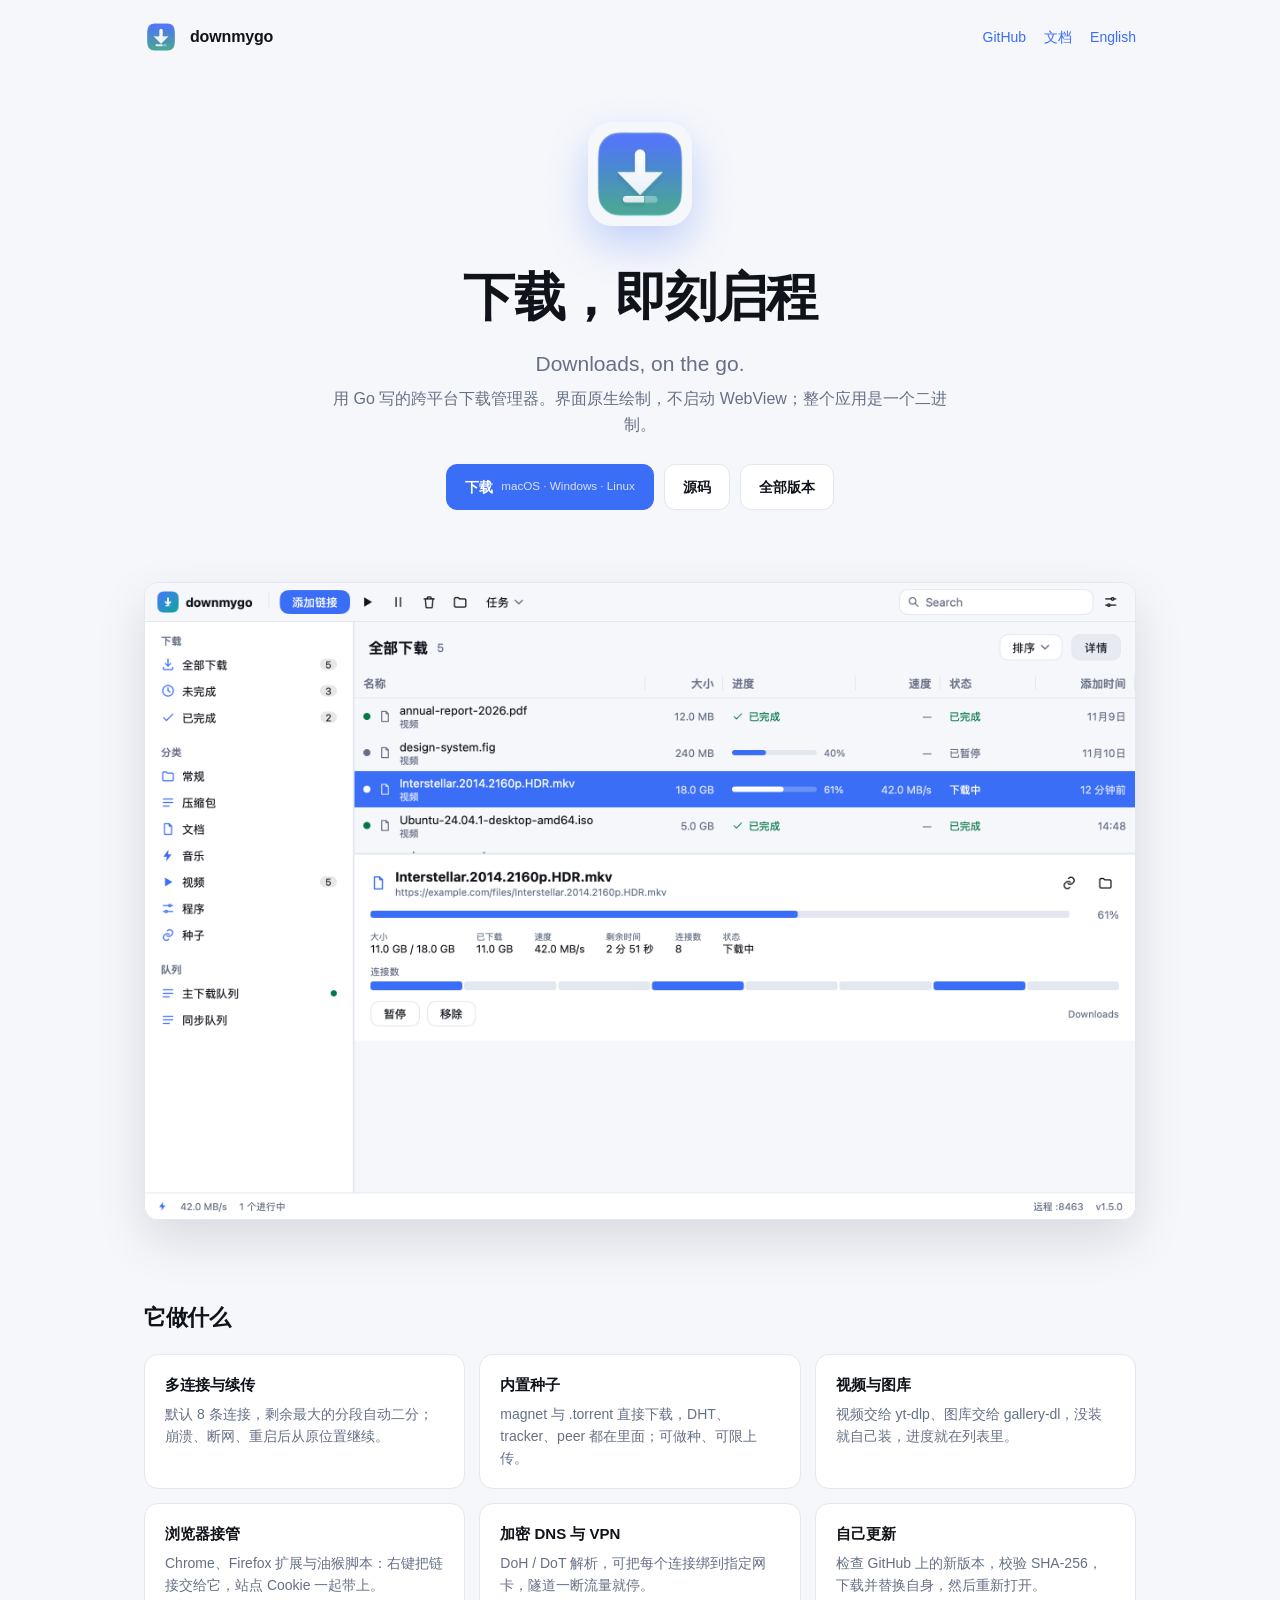
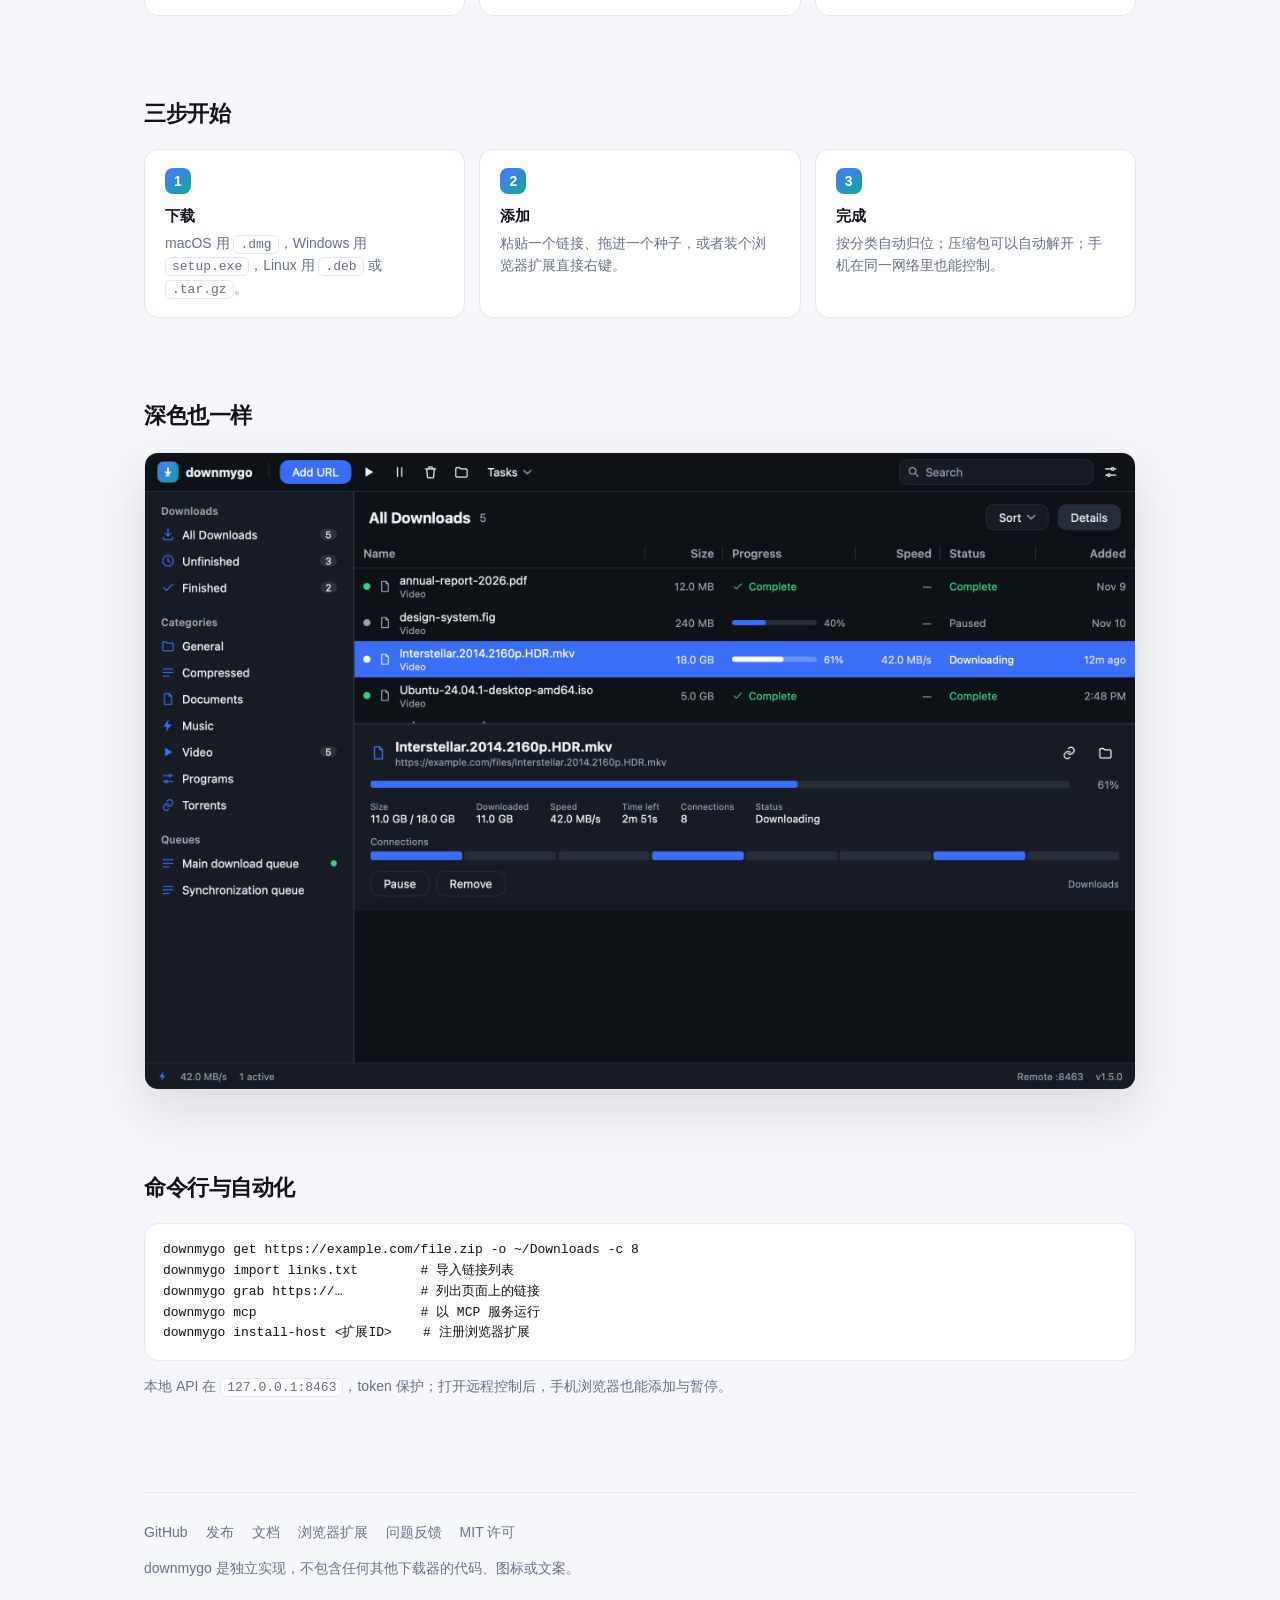
==== site/index.html @ fb62a943 "1.5.1: the project has a home, and the app points at it GitHub Pages now serves site/: a landing pag" ====
<!doctype html>
<html lang="zh-Hans">
<head>
  <meta charset="utf-8">
  <meta name="viewport" content="width=device-width, initial-scale=1">
  <title>downmygo — 下载，即刻启程</title>
  <meta name="description" content="用 Go 写的跨平台下载管理器：原生界面、一个二进制、内置种子、视频与图库、浏览器扩展、自动更新。">
  <meta property="og:title" content="downmygo — 下载，即刻启程">
  <meta property="og:description" content="跨平台下载管理器：原生界面、一个二进制、内置种子、视频与图库、浏览器扩展、自动更新。">
  <meta property="og:image" content="img/icon.png">
  <link rel="icon" href="img/icon.png">
  <link rel="stylesheet" href="style.css">
</head>
<body>
<div class="wrap">

  <header class="top">
    <img src="img/icon.png" alt="">
    <span class="name">downmygo</span>
    <nav>
      <a href="https://github.com/logdns/downmygo">GitHub</a>
      <a href="https://github.com/logdns/downmygo/tree/main/docs">文档</a>
      <a href="en.html">English</a>
    </nav>
  </header>

  <div class="hero">
    <img class="mark" src="img/icon.png" alt="downmygo">
    <h1>下载，即刻启程</h1>
    <p class="tagline">Downloads, on the go.</p>
    <p class="sub">用 Go 写的跨平台下载管理器。界面原生绘制，不启动 WebView；整个应用是一个二进制。</p>
    <div class="buttons">
      <a class="btn primary" href="https://github.com/logdns/downmygo/releases/latest">下载 <small>macOS · Windows · Linux</small></a>
      <a class="btn" href="https://github.com/logdns/downmygo">源码</a>
      <a class="btn" href="https://github.com/logdns/downmygo/releases">全部版本</a>
    </div>
  </div>

  <section>
    <img class="shot" src="img/main-zh.png" alt="downmygo 的下载列表">
  </section>

  <section>
    <h2>它做什么</h2>
    <div class="grid">
      <div class="card">
        <h3>多连接与续传</h3>
        <p>默认 8 条连接，剩余最大的分段自动二分；崩溃、断网、重启后从原位置继续。</p>
      </div>
      <div class="card">
        <h3>内置种子</h3>
        <p>magnet 与 .torrent 直接下载，DHT、tracker、peer 都在里面；可做种、可限上传。</p>
      </div>
      <div class="card">
        <h3>视频与图库</h3>
        <p>视频交给 yt-dlp、图库交给 gallery-dl，没装就自己装，进度就在列表里。</p>
      </div>
      <div class="card">
        <h3>浏览器接管</h3>
        <p>Chrome、Firefox 扩展与油猴脚本：右键把链接交给它，站点 Cookie 一起带上。</p>
      </div>
      <div class="card">
        <h3>加密 DNS 与 VPN</h3>
        <p>DoH / DoT 解析，可把每个连接绑到指定网卡，隧道一断流量就停。</p>
      </div>
      <div class="card">
        <h3>自己更新</h3>
        <p>检查 GitHub 上的新版本，校验 SHA-256，下载并替换自身，然后重新打开。</p>
      </div>
    </div>
  </section>

  <section>
    <h2>三步开始</h2>
    <div class="steps">
      <div class="step">
        <h3>下载</h3>
        <p>macOS 用 <code>.dmg</code>，Windows 用 <code>setup.exe</code>，Linux 用 <code>.deb</code> 或 <code>.tar.gz</code>。</p>
      </div>
      <div class="step">
        <h3>添加</h3>
        <p>粘贴一个链接、拖进一个种子，或者装个浏览器扩展直接右键。</p>
      </div>
      <div class="step">
        <h3>完成</h3>
        <p>按分类自动归位；压缩包可以自动解开；手机在同一网络里也能控制。</p>
      </div>
    </div>
  </section>

  <section>
    <h2>深色也一样</h2>
    <img class="shot" src="img/main-dark.png" alt="downmygo 的深色界面">
  </section>

  <section>
    <h2>命令行与自动化</h2>
    <pre><code>downmygo get https://example.com/file.zip -o ~/Downloads -c 8
downmygo import links.txt        # 导入链接列表
downmygo grab https://…          # 列出页面上的链接
downmygo mcp                     # 以 MCP 服务运行
downmygo install-host &lt;扩展ID&gt;    # 注册浏览器扩展</code></pre>
    <p style="color: var(--muted); font-size: 14px;">
      本地 API 在 <code>127.0.0.1:8463</code>，token 保护；打开远程控制后，手机浏览器也能添加与暂停。
    </p>
  </section>

  <footer>
    <div class="row">
      <a href="https://github.com/logdns/downmygo">GitHub</a>
      <a href="https://github.com/logdns/downmygo/releases">发布</a>
      <a href="https://github.com/logdns/downmygo/tree/main/docs">文档</a>
      <a href="https://github.com/logdns/downmygo/tree/main/extensions">浏览器扩展</a>
      <a href="https://github.com/logdns/downmygo/issues">问题反馈</a>
      <a href="https://github.com/logdns/downmygo/blob/main/LICENSE">MIT 许可</a>
    </div>
    <p>downmygo 是独立实现，不包含任何其他下载器的代码、图标或文案。</p>
  </footer>

</div>
</body>
</html>
---- site/style.css ----
:root {
  color-scheme: light dark;
  --bg: #f6f7fb;
  --card: #ffffff;
  --ink: #10131a;
  --muted: #667085;
  --line: #e3e7ef;
  --accent: #3b6ef6;
  --accent-ink: #ffffff;
  --brand: linear-gradient(135deg, #4a78ff, #0fa79a);
  --radius: 14px;
  --max: 1040px;
}

@media (prefers-color-scheme: dark) {
  :root {
    --bg: #0e1116;
    --card: #171c24;
    --ink: #edf1f7;
    --muted: #98a2b3;
    --line: #262e3a;
    --accent: #6e93ff;
  }
}

* { box-sizing: border-box; }

body {
  margin: 0;
  background: var(--bg);
  color: var(--ink);
  font: 16px/1.6 -apple-system, BlinkMacSystemFont, "Segoe UI", "PingFang SC",
    "Hiragino Sans GB", "Microsoft YaHei", Roboto, sans-serif;
  -webkit-font-smoothing: antialiased;
}

a { color: var(--accent); text-decoration: none; }
a:hover { text-decoration: underline; }

.wrap { max-width: var(--max); margin: 0 auto; padding: 0 24px; }

header.top {
  display: flex;
  align-items: center;
  gap: 12px;
  padding: 20px 0;
}
header.top img { width: 34px; height: 34px; border-radius: 9px; }
header.top .name { font-weight: 700; letter-spacing: -0.01em; }
header.top nav { margin-left: auto; display: flex; gap: 18px; font-size: 14px; color: var(--muted); }

.hero {
  text-align: center;
  padding: 48px 0 32px;
}
.hero img.mark {
  width: 104px; height: 104px;
  border-radius: 24px;
  box-shadow: 0 18px 40px rgba(59, 110, 246, 0.28);
}
.hero h1 {
  font-size: clamp(34px, 6vw, 52px);
  letter-spacing: -0.03em;
  margin: 22px 0 8px;
}
.hero p.tagline { font-size: clamp(17px, 2.4vw, 21px); color: var(--muted); margin: 0 0 6px; }
.hero p.sub { color: var(--muted); margin: 0 auto 26px; max-width: 620px; }

.buttons { display: flex; flex-wrap: wrap; gap: 10px; justify-content: center; }
.btn {
  display: inline-flex; align-items: center; gap: 8px;
  padding: 11px 18px; border-radius: 11px;
  border: 1px solid var(--line); background: var(--card); color: var(--ink);
  font-weight: 600; font-size: 14px;
}
.btn:hover { text-decoration: none; border-color: var(--accent); }
.btn.primary { background: var(--accent); border-color: var(--accent); color: var(--accent-ink); }
.btn small { font-weight: 400; color: var(--muted); }
.btn.primary small { color: rgba(255, 255, 255, 0.8); }

section { padding: 40px 0; }
section h2 { font-size: 22px; letter-spacing: -0.02em; margin: 0 0 18px; }

.shot {
  border-radius: var(--radius);
  border: 1px solid var(--line);
  box-shadow: 0 20px 50px rgba(16, 19, 26, 0.12);
  width: 100%;
  display: block;
}

.grid { display: grid; gap: 14px; grid-template-columns: repeat(auto-fit, minmax(240px, 1fr)); }
.card {
  background: var(--card);
  border: 1px solid var(--line);
  border-radius: var(--radius);
  padding: 18px 20px;
}
.card h3 { margin: 0 0 6px; font-size: 15px; }
.card p { margin: 0; color: var(--muted); font-size: 14px; }

.steps { counter-reset: step; display: grid; gap: 14px; grid-template-columns: repeat(auto-fit, minmax(220px, 1fr)); }
.step { background: var(--card); border: 1px solid var(--line); border-radius: var(--radius); padding: 18px 20px; }
.step::before {
  counter-increment: step;
  content: counter(step);
  display: inline-grid; place-items: center;
  width: 26px; height: 26px; border-radius: 8px;
  background: var(--brand); color: #fff; font-weight: 700; font-size: 14px;
  margin-bottom: 10px;
}
.step h3 { margin: 0 0 4px; font-size: 15px; }
.step p { margin: 0; color: var(--muted); font-size: 14px; }

footer {
  border-top: 1px solid var(--line);
  margin-top: 40px;
  padding: 28px 0 48px;
  color: var(--muted);
  font-size: 14px;
}
footer .row { display: flex; flex-wrap: wrap; gap: 18px; }
footer .row a { color: var(--muted); }
footer .row a:hover { color: var(--accent); }

code {
  font: 13px/1.5 ui-monospace, SFMono-Regular, Menlo, monospace;
  background: var(--card);
  border: 1px solid var(--line);
  border-radius: 6px;
  padding: 1px 6px;
}
pre {
  background: var(--card);
  border: 1px solid var(--line);
  border-radius: var(--radius);
  padding: 16px 18px;
  overflow-x: auto;
  font: 13px/1.6 ui-monospace, SFMono-Regular, Menlo, monospace;
}
pre code { border: 0; padding: 0; background: none; }
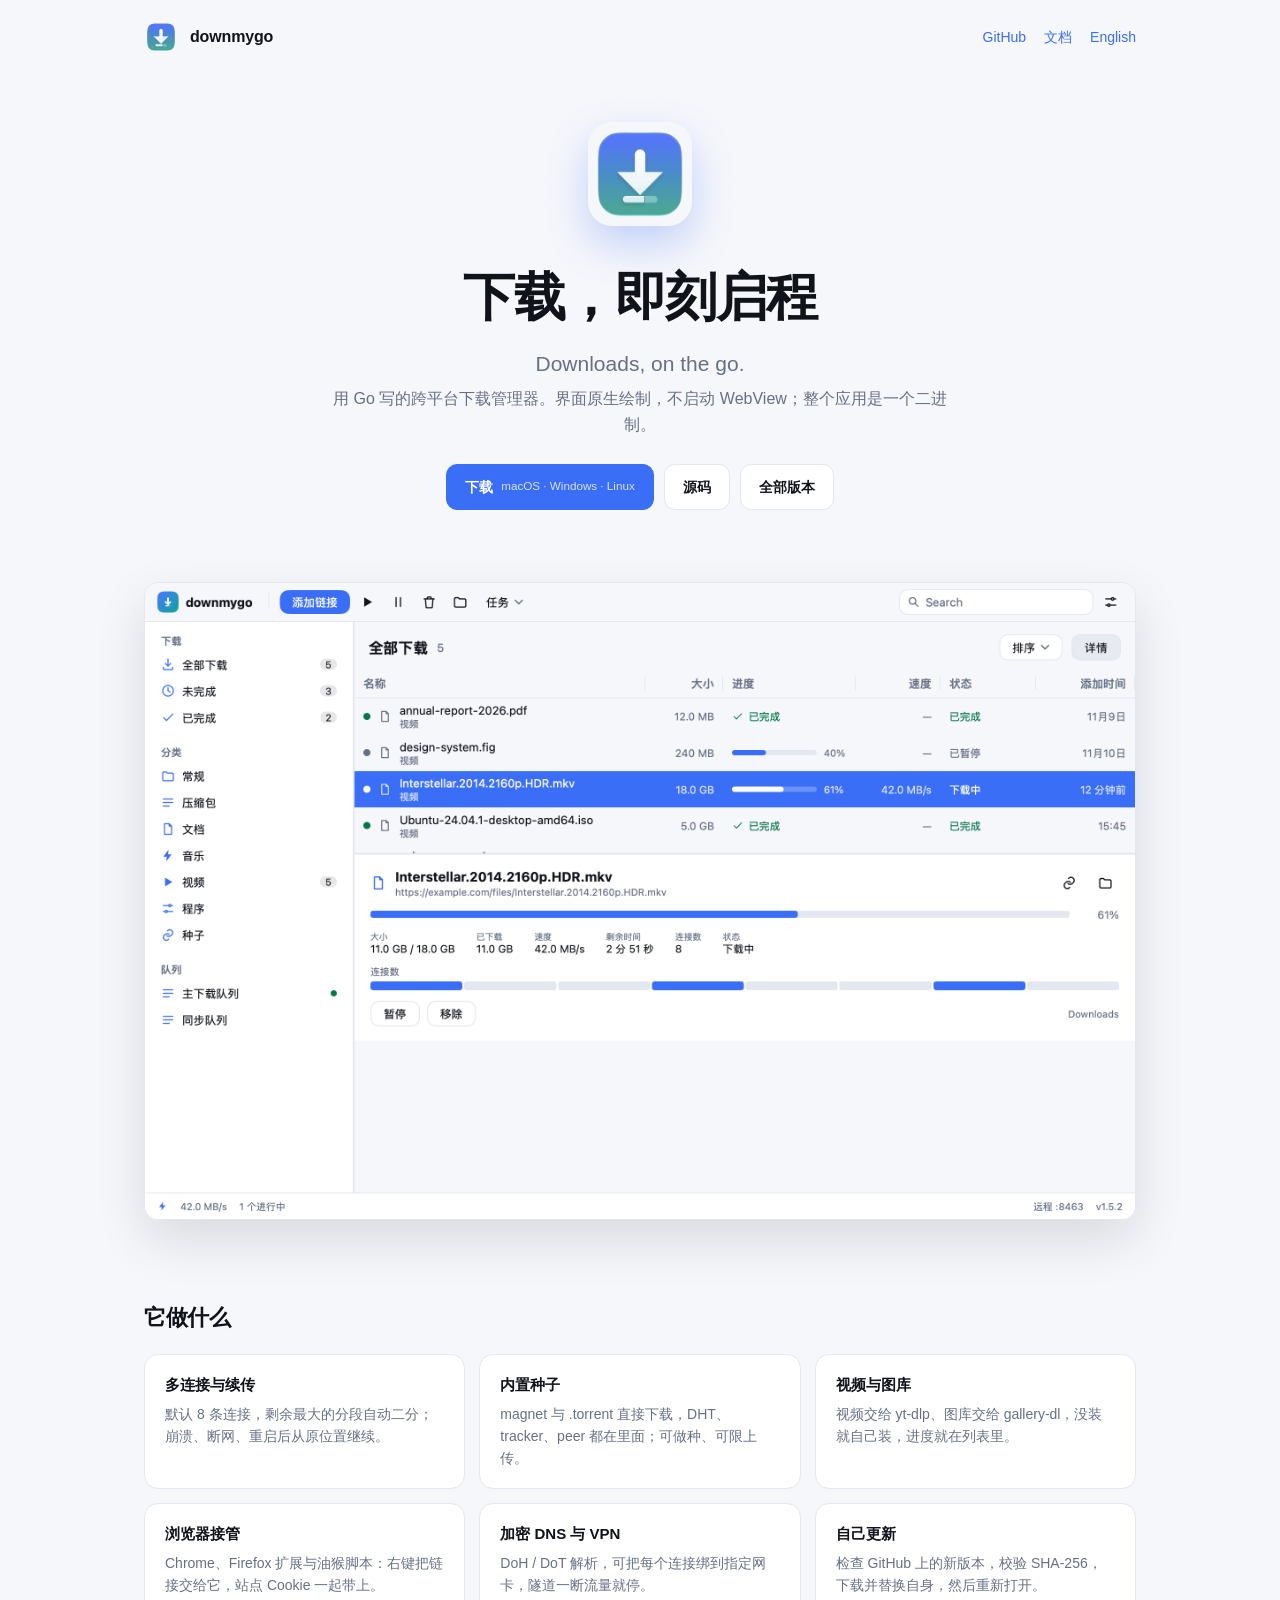
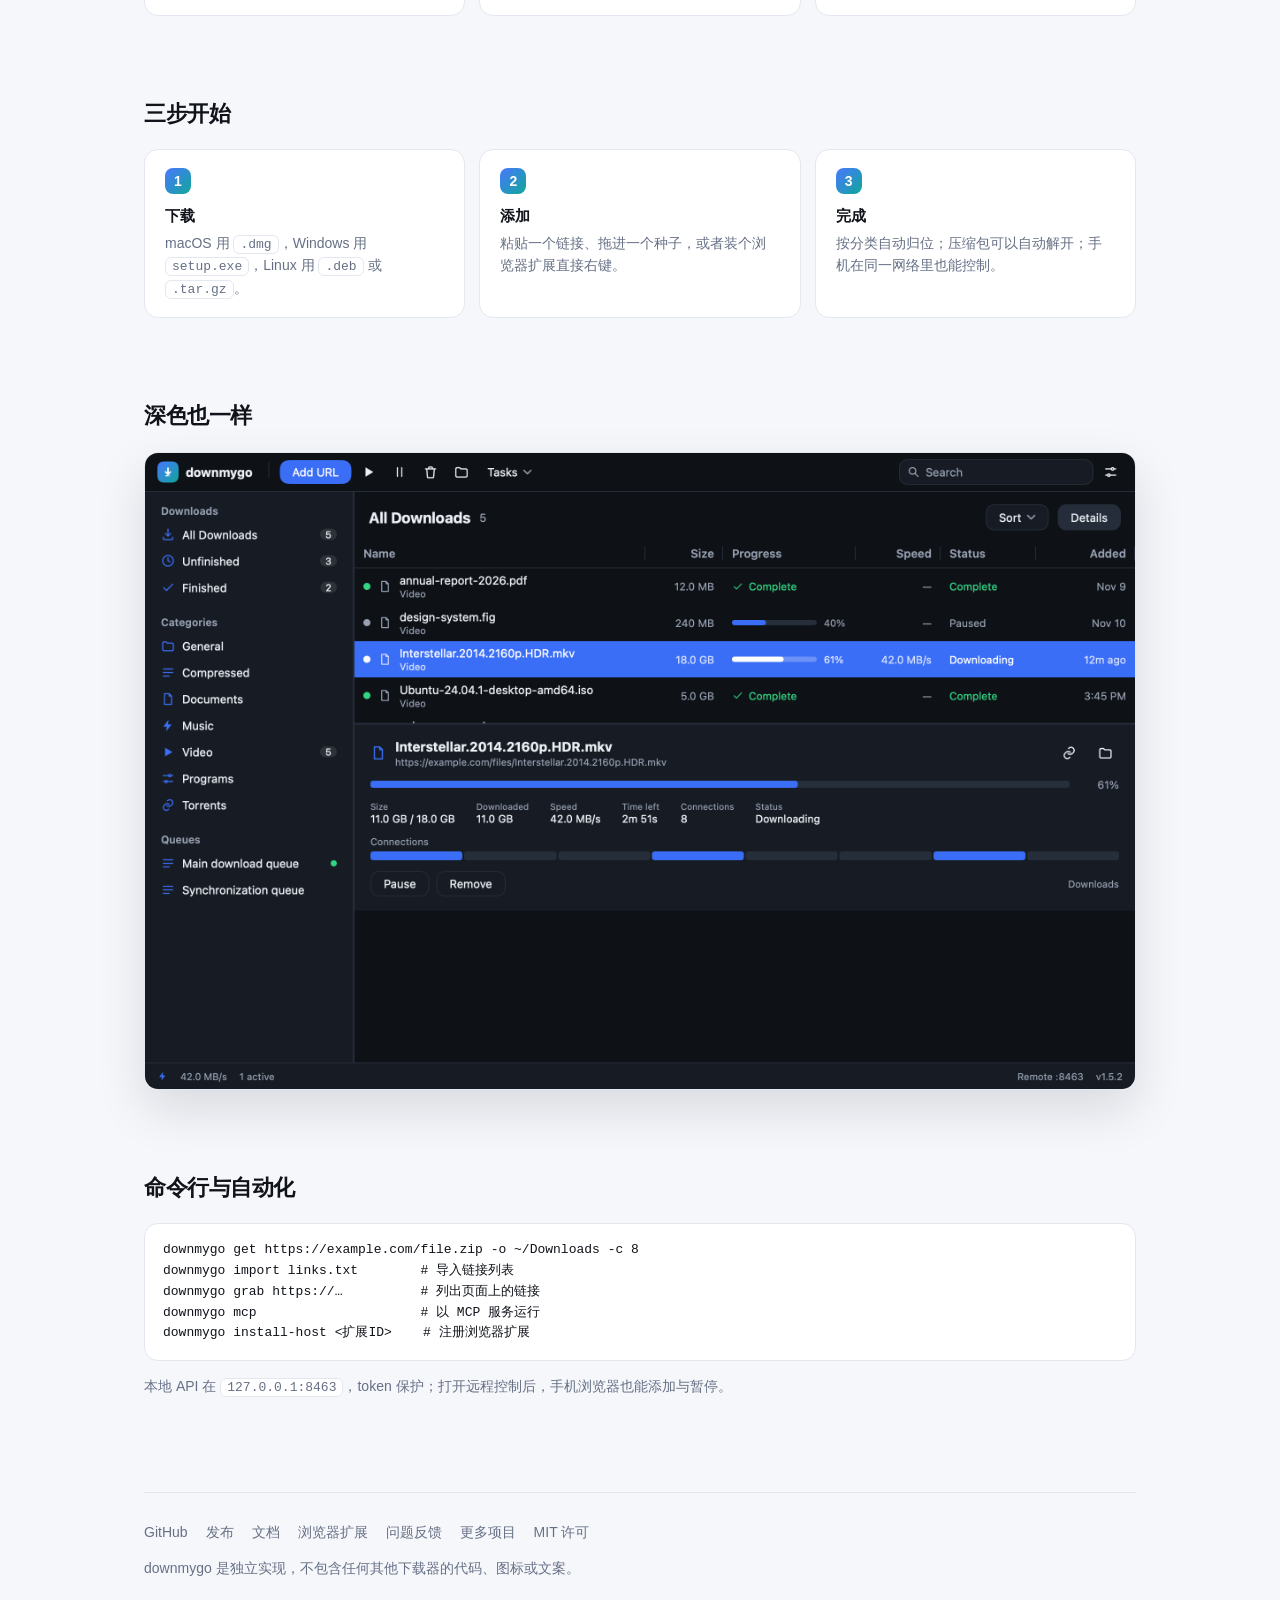
==== commit 43c7d1c9: "1.5.2: downmygo lives at 2sb.org/downmygo The personal site is up at 2sb.org, and the project site f" ====
--- a/site/index.html
+++ b/site/index.html
@@ -112,6 +112,7 @@
       <a href="https://github.com/logdns/downmygo/tree/main/docs">文档</a>
       <a href="https://github.com/logdns/downmygo/tree/main/extensions">浏览器扩展</a>
       <a href="https://github.com/logdns/downmygo/issues">问题反馈</a>
+      <a href="https://2sb.org/">更多项目</a>
       <a href="https://github.com/logdns/downmygo/blob/main/LICENSE">MIT 许可</a>
     </div>
     <p>downmygo 是独立实现，不包含任何其他下载器的代码、图标或文案。</p>
